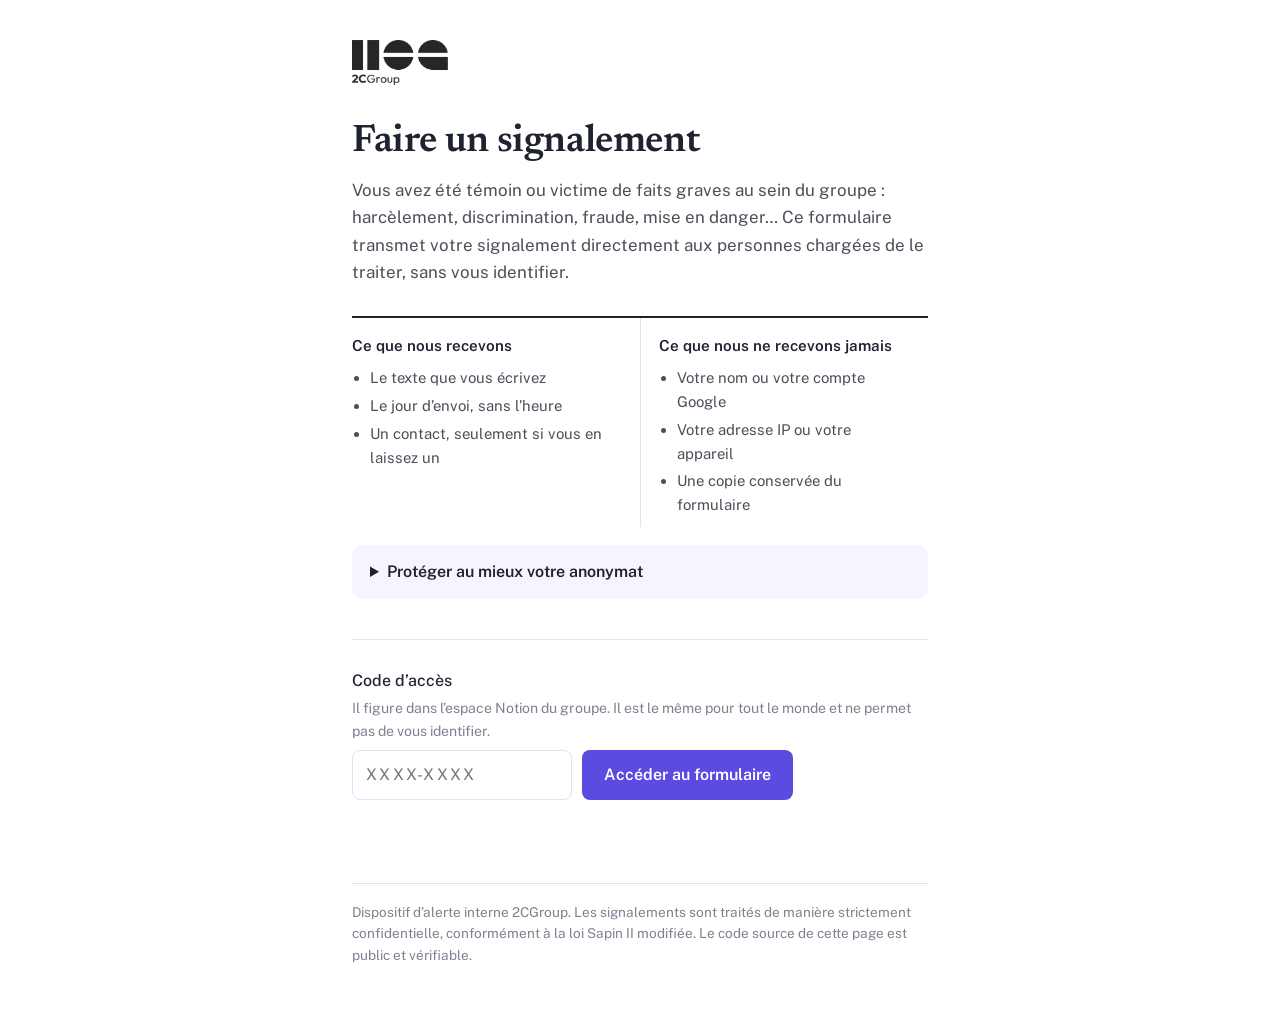
==== docs/index.html @ b1ce8084 "Dispositif de signalement : version initiale" ====
<!DOCTYPE html>
<html lang="fr">
<head>
<meta charset="utf-8">
<meta name="viewport" content="width=device-width, initial-scale=1, viewport-fit=cover">
<meta http-equiv="Content-Security-Policy" content="default-src 'none'; script-src 'self'; style-src 'self'; font-src 'self'; img-src 'self'; connect-src https://script.google.com https://script.googleusercontent.com; base-uri 'none'; form-action 'none'">
<meta name="referrer" content="no-referrer">
<meta name="robots" content="noindex, nofollow">
<title>Faire un signalement — 2CGroup</title>
<link rel="stylesheet" href="assets/style.css">
<script src="assets/config.js" defer></script>
<script src="assets/app.js" defer></script>
</head>
<body>
<main>
  <img class="logo" src="assets/logo.png" alt="2CGroup" width="120" height="56">

  <section id="intro">
    <h1>Faire un signalement</h1>
    <p class="lead">Vous avez été témoin ou victime de faits graves au sein du groupe&nbsp;: harcèlement, discrimination, fraude, mise en danger… Ce formulaire transmet votre signalement directement aux personnes chargées de le traiter, sans vous identifier.</p>

    <div class="ledger">
      <div>
        <h2 class="ledger-title">Ce que nous recevons</h2>
        <ul>
          <li>Le texte que vous écrivez</li>
          <li>Le jour d’envoi, sans l’heure</li>
          <li>Un contact, seulement si vous en laissez un</li>
        </ul>
      </div>
      <div>
        <h2 class="ledger-title">Ce que nous ne recevons jamais</h2>
        <ul>
          <li>Votre nom ou votre compte Google</li>
          <li>Votre adresse IP ou votre appareil</li>
          <li>Une copie conservée du formulaire</li>
        </ul>
      </div>
    </div>

    <details>
      <summary>Protéger au mieux votre anonymat</summary>
      <ul>
        <li>Inutile de vous déconnecter de votre compte Google&nbsp;: ce formulaire n’envoie aucun cookie et ne peut pas savoir qui vous êtes.</li>
        <li>Les réseaux et ordinateurs de l’entreprise peuvent garder une trace des sites visités. Si vous le pouvez, utilisez un appareil personnel, en 4G ou sur votre wifi personnel.</li>
        <li>Évitez les détails qui vous désigneraient indirectement («&nbsp;lors de mon entretien annuel de mardi…&nbsp;»), sauf s’ils sont nécessaires.</li>
        <li>Si vous souhaitez une réponse, créez une adresse e-mail dédiée, sans votre nom, plutôt que d’utiliser votre adresse professionnelle.</li>
      </ul>
    </details>
  </section>

  <form id="gate" class="gate" novalidate>
    <label for="accessCode">Code d’accès</label>
    <p class="help">Il figure dans l’espace Notion du groupe. Il est le même pour tout le monde et ne permet pas de vous identifier.</p>
    <div class="gate-row">
      <input type="text" id="accessCode" name="accessCode" maxlength="20" autocomplete="off" autocapitalize="characters" spellcheck="false" placeholder="XXXX-XXXX" required>
      <button type="submit" id="unlock">Accéder au formulaire</button>
    </div>
    <p class="error" id="gateError" role="alert"></p>
  </form>

  <form id="report" novalidate hidden>
    <fieldset>
      <legend><span class="step">Étape 1 sur 3</span><span class="h2">Le contexte</span></legend>
      <div class="field">
        <label for="entity">Entité concernée</label>
        <select id="entity" name="entity" required>
          <option value="">Choisir…</option>
          <option>2CGroup (holding)</option>
          <option>2CFinance</option>
          <option>R4Innov</option>
          <option>HR4Team</option>
          <option>iytro</option>
          <option>Collectively.life</option>
          <option>Argura</option>
          <option>Je ne sais pas / plusieurs</option>
        </select>
      </div>
      <div class="field">
        <label for="category">Type de faits</label>
        <select id="category" name="category" required>
          <option value="">Choisir…</option>
          <option>Harcèlement moral</option>
          <option>Harcèlement sexuel ou agissement sexiste</option>
          <option>Discrimination</option>
          <option>Atteinte à la santé ou à la sécurité</option>
          <option>Fraude, corruption ou conflit d’intérêts</option>
          <option>Atteinte à l’environnement</option>
          <option>Autre manquement à la loi ou au règlement intérieur</option>
        </select>
      </div>
      <div class="field">
        <label for="period">Quand les faits se sont-ils produits&nbsp;? <span class="opt">(facultatif)</span></label>
        <input type="text" id="period" name="period" maxlength="300" placeholder="Par exemple&nbsp;: depuis septembre, de façon répétée">
      </div>
    </fieldset>

    <fieldset>
      <legend><span class="step">Étape 2 sur 3</span><span class="h2">Les faits</span>
        <span class="hint">Décrivez ce qui s’est passé, le plus précisément possible&nbsp;: où, comment, à quelle fréquence.</span></legend>
      <div class="field">
        <label for="description">Description des faits</label>
        <textarea id="description" name="description" maxlength="10000" required></textarea>
        <div class="counter"><span id="count">0</span> / 10&nbsp;000</div>
      </div>
      <div class="field">
        <label for="people">Personnes impliquées <span class="opt">(facultatif)</span></label>
        <p class="help">Auteur(s) présumé(s), témoins éventuels.</p>
        <textarea id="people" name="people" maxlength="3000"></textarea>
      </div>
      <div class="field">
        <label for="evidence">Éléments dont vous disposez <span class="opt">(facultatif)</span></label>
        <p class="help">Décrivez-les sans les joindre (messages, e-mails, documents…). Ils pourront vous être demandés si vous laissez un contact.</p>
        <textarea id="evidence" name="evidence" maxlength="3000"></textarea>
      </div>
    </fieldset>

    <fieldset>
      <legend><span class="step">Étape 3 sur 3</span><span class="h2">Recevoir une réponse</span>
        <span class="hint">Sans contact, votre signalement sera traité, mais nous ne pourrons ni vous répondre ni vous poser de questions.</span></legend>
      <div class="field">
        <label for="contact">Adresse e-mail pour vous répondre <span class="opt">(facultatif)</span></label>
        <input type="email" id="contact" name="contact" maxlength="200" autocomplete="off" placeholder="Une adresse personnelle ou créée pour l’occasion">
      </div>
      <div class="field">
        <label class="check" for="goodFaith">
          <input type="checkbox" id="goodFaith" name="goodFaith" required>
          <span>Je signale ces faits de bonne foi et sans contrepartie financière directe.</span>
        </label>
      </div>
      <div class="hp" aria-hidden="true">
        <label for="website">Ne pas remplir</label>
        <input type="text" id="website" name="website" tabindex="-1" autocomplete="off">
      </div>
    </fieldset>

    <button type="submit" id="send">Envoyer le signalement</button>
    <p class="error" id="error" role="alert"></p>
  </form>

  <section id="done" hidden aria-live="polite">
    <h1>Signalement envoyé</h1>
    <p class="lead">Il sera transmis aux personnes chargées de le traiter dans les 24&nbsp;heures. Notez cette référence&nbsp;: elle vous permettra de compléter votre signalement plus tard en la mentionnant dans un nouvel envoi.</p>
    <p class="ref" id="ref"></p>
    <p>Vous pouvez maintenant fermer cette page.</p>
  </section>

  <footer>
    Dispositif d’alerte interne 2CGroup. Les signalements sont traités de manière strictement confidentielle, conformément à la loi Sapin&nbsp;II modifiée. Le code source de cette page est public et vérifiable.
  </footer>
</main>
<noscript><p class="noscript">Ce formulaire nécessite JavaScript pour chiffrer et transmettre votre signalement.</p></noscript>
</body>
</html>
---- docs/assets/style.css ----
@font-face { font-family: "Newsreader"; font-weight: 500; font-style: normal; font-display: swap; src: url("fonts/newsreader-latin-500-normal.woff2") format("woff2"); }
@font-face { font-family: "Newsreader"; font-weight: 600; font-style: normal; font-display: swap; src: url("fonts/newsreader-latin-600-normal.woff2") format("woff2"); }
@font-face { font-family: "Public Sans"; font-weight: 400; font-style: normal; font-display: swap; src: url("fonts/public-sans-latin-400-normal.woff2") format("woff2"); }
@font-face { font-family: "Public Sans"; font-weight: 500; font-style: normal; font-display: swap; src: url("fonts/public-sans-latin-500-normal.woff2") format("woff2"); }
@font-face { font-family: "Public Sans"; font-weight: 600; font-style: normal; font-display: swap; src: url("fonts/public-sans-latin-600-normal.woff2") format("woff2"); }

:root {
  --bg: #ffffff;
  --surface: #f6f4ff;
  --line: #e4e0fa;
  --ink: #1f2330;
  --body: #4a4f5a;
  --mute: #7d8290;
  --accent: #5b4be0;
  --accent-ink: #ffffff;
  --danger: #b3261e;
  --focus: #8a7ee8;
  color-scheme: light;
}
@media (prefers-color-scheme: dark) {
  :root {
    --bg: #15161d;
    --surface: #1e1f2a;
    --line: #2f3042;
    --ink: #eceaf7;
    --body: #c3c5d0;
    --mute: #8b8fa0;
    --accent: #a99ff2;
    --accent-ink: #15161d;
    --danger: #f2a49e;
    --focus: #cdc6fa;
    color-scheme: dark;
  }
  .logo { filter: invert(1); }
}

* { box-sizing: border-box; }
[hidden] { display: none !important; }
html { background: var(--bg); }
body {
  margin: 0; background: var(--bg); color: var(--body);
  font-family: "Public Sans", system-ui, -apple-system, "Segoe UI", sans-serif;
  font-size: 16px; line-height: 1.6;
  padding-top: env(safe-area-inset-top, 0px);
  padding-bottom: env(safe-area-inset-bottom, 0px);
}
main { max-width: 620px; margin: 0 auto; padding: 40px 22px 64px; }
.logo { display: block; width: 96px; height: auto; margin-bottom: 36px; }

h1, .h2 { font-family: "Newsreader", Georgia, serif; color: var(--ink); font-weight: 600; }
h1 { font-size: 2.4rem; line-height: 1.1; margin: 0 0 14px; letter-spacing: -0.01em; }
.h2 { display: block; font-size: 1.35rem; line-height: 1.25; margin: 0 0 4px; }
p { margin: 0 0 14px; }
.lead { font-size: 1.06rem; max-width: 34em; }

/* Ce qui est transmis, ce qui ne l'est jamais */
.ledger { display: grid; grid-template-columns: 1fr 1fr; margin: 30px 0 18px; border-top: 2px solid var(--ink); }
.ledger > div { padding: 16px 18px 6px 0; }
.ledger > div + div { padding-left: 18px; border-left: 1px solid var(--line); }
.ledger-title { margin: 0 0 8px; font-size: .95rem; color: var(--ink); font-weight: 600; font-family: inherit; }
.ledger ul { margin: 0; padding-left: 18px; font-size: .93rem; }
.ledger li { margin-bottom: 4px; }

details { background: var(--surface); border-radius: 10px; padding: 14px 18px; margin-bottom: 40px; }
summary { cursor: pointer; color: var(--ink); font-weight: 600; }
details ul { margin: 12px 0 2px; padding-left: 18px; font-size: .93rem; }
details li { margin-bottom: 6px; }

/* Écran du code d'accès */
.gate { border-top: 1px solid var(--line); padding-top: 28px; }
.gate-row { display: flex; gap: 10px; flex-wrap: wrap; }
#accessCode { flex: 0 1 220px; letter-spacing: .08em; text-transform: uppercase; }

fieldset { border: 0; padding: 0; margin: 0 0 38px; min-width: 0; }
legend { padding: 0; margin-bottom: 18px; width: 100%; }
legend .step { display: block; color: var(--accent); font-weight: 600; font-size: .9rem; margin-bottom: 2px; }
legend .hint { display: block; font-size: .92rem; color: var(--mute); font-weight: 400; margin-top: 2px; }

.field { margin-bottom: 20px; }
label { display: block; color: var(--ink); font-weight: 500; margin-bottom: 6px; }
label .opt { color: var(--mute); font-weight: 400; }
.help { font-size: .88rem; color: var(--mute); margin: -2px 0 8px; }
input[type=text], input[type=email], select, textarea {
  width: 100%; font: inherit; color: var(--ink); background: var(--bg);
  border: 1px solid var(--line); border-radius: 8px; padding: 11px 13px;
}
textarea { min-height: 120px; resize: vertical; }
#description { min-height: 220px; }
input:focus-visible, select:focus-visible, textarea:focus-visible, button:focus-visible, summary:focus-visible {
  outline: 3px solid var(--focus); outline-offset: 2px;
}
.counter { text-align: right; font-size: .8rem; color: var(--mute); margin-top: 4px; }

.check { display: flex; gap: 12px; align-items: flex-start; font-weight: 400; color: var(--body); font-size: .95rem; }
.check input { width: 20px; height: 20px; margin-top: 3px; accent-color: var(--accent); flex-shrink: 0; }

.hp { position: absolute; left: -9999px; width: 1px; height: 1px; overflow: hidden; }

button {
  font: inherit; font-weight: 600; background: var(--accent); color: var(--accent-ink);
  border: 0; border-radius: 8px; padding: 12px 22px; cursor: pointer;
}
#send { padding: 14px 26px; }
button[disabled] { opacity: .6; cursor: progress; }
.error { color: var(--danger); font-size: .93rem; margin-top: 14px; min-height: 1.4em; }

.ref {
  font-family: "Newsreader", Georgia, serif; font-size: 2.6rem; color: var(--accent);
  letter-spacing: .06em; margin: 8px 0 22px;
}
footer { margin-top: 48px; padding-top: 18px; border-top: 1px solid var(--line); font-size: .85rem; color: var(--mute); }
.noscript { max-width: 620px; margin: 0 auto 40px; padding: 0 22px; color: var(--danger); }

@media (max-width: 560px) {
  h1 { font-size: 2rem; }
  .ledger { grid-template-columns: 1fr; }
  .ledger > div + div { padding-left: 0; border-left: 0; border-top: 1px solid var(--line); }
  #accessCode { flex-basis: 100%; }
  button { width: 100%; }
}
@media (prefers-reduced-motion: no-preference) {
  .appear { animation: appear .35s ease-out; }
  @keyframes appear { from { opacity: 0; transform: translateY(6px); } to { opacity: 1; transform: none; } }
}
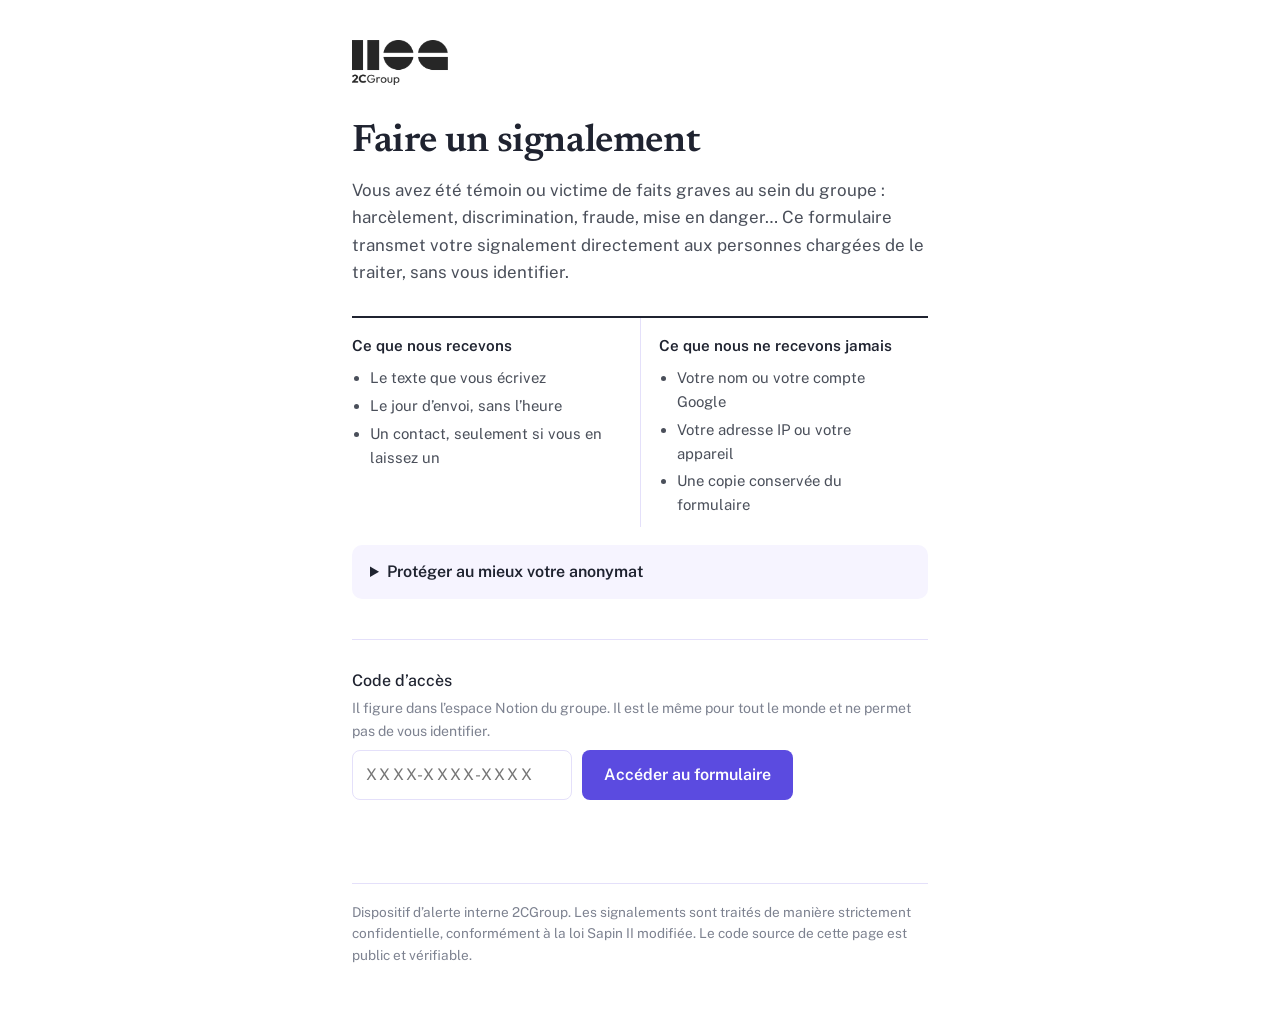
==== commit 744718aa: "Correctifs de sécurité et configuration chiffrée" ====
--- a/docs/index.html
+++ b/docs/index.html
@@ -49,17 +49,17 @@
     </details>
   </section>
 
-  <form id="gate" class="gate" novalidate>
+  <form id="gate" class="gate" novalidate autocomplete="off">
     <label for="accessCode">Code d’accès</label>
     <p class="help">Il figure dans l’espace Notion du groupe. Il est le même pour tout le monde et ne permet pas de vous identifier.</p>
     <div class="gate-row">
-      <input type="text" id="accessCode" name="accessCode" maxlength="20" autocomplete="off" autocapitalize="characters" spellcheck="false" placeholder="XXXX-XXXX" required>
+      <input type="text" id="accessCode" name="accessCode" maxlength="20" autocomplete="off" autocapitalize="characters" spellcheck="false" placeholder="XXXX-XXXX-XXXX" required>
       <button type="submit" id="unlock">Accéder au formulaire</button>
     </div>
     <p class="error" id="gateError" role="alert"></p>
   </form>
 
-  <form id="report" novalidate hidden>
+  <form id="report" novalidate hidden autocomplete="off">
     <fieldset>
       <legend><span class="step">Étape 1 sur 3</span><span class="h2">Le contexte</span></legend>
       <div class="field">
@@ -91,7 +91,7 @@
       </div>
       <div class="field">
         <label for="period">Quand les faits se sont-ils produits&nbsp;? <span class="opt">(facultatif)</span></label>
-        <input type="text" id="period" name="period" maxlength="300" placeholder="Par exemple&nbsp;: depuis septembre, de façon répétée">
+        <input type="text" id="period" name="period" autocomplete="off" maxlength="300" placeholder="Par exemple&nbsp;: depuis septembre, de façon répétée">
       </div>
     </fieldset>
 
@@ -100,18 +100,18 @@
         <span class="hint">Décrivez ce qui s’est passé, le plus précisément possible&nbsp;: où, comment, à quelle fréquence.</span></legend>
       <div class="field">
         <label for="description">Description des faits</label>
-        <textarea id="description" name="description" maxlength="10000" required></textarea>
+        <textarea id="description" name="description" autocomplete="off" maxlength="10000" required></textarea>
         <div class="counter"><span id="count">0</span> / 10&nbsp;000</div>
       </div>
       <div class="field">
         <label for="people">Personnes impliquées <span class="opt">(facultatif)</span></label>
         <p class="help">Auteur(s) présumé(s), témoins éventuels.</p>
-        <textarea id="people" name="people" maxlength="3000"></textarea>
+        <textarea id="people" name="people" autocomplete="off" maxlength="3000"></textarea>
       </div>
       <div class="field">
         <label for="evidence">Éléments dont vous disposez <span class="opt">(facultatif)</span></label>
         <p class="help">Décrivez-les sans les joindre (messages, e-mails, documents…). Ils pourront vous être demandés si vous laissez un contact.</p>
-        <textarea id="evidence" name="evidence" maxlength="3000"></textarea>
+        <textarea id="evidence" name="evidence" autocomplete="off" maxlength="3000"></textarea>
       </div>
     </fieldset>
 
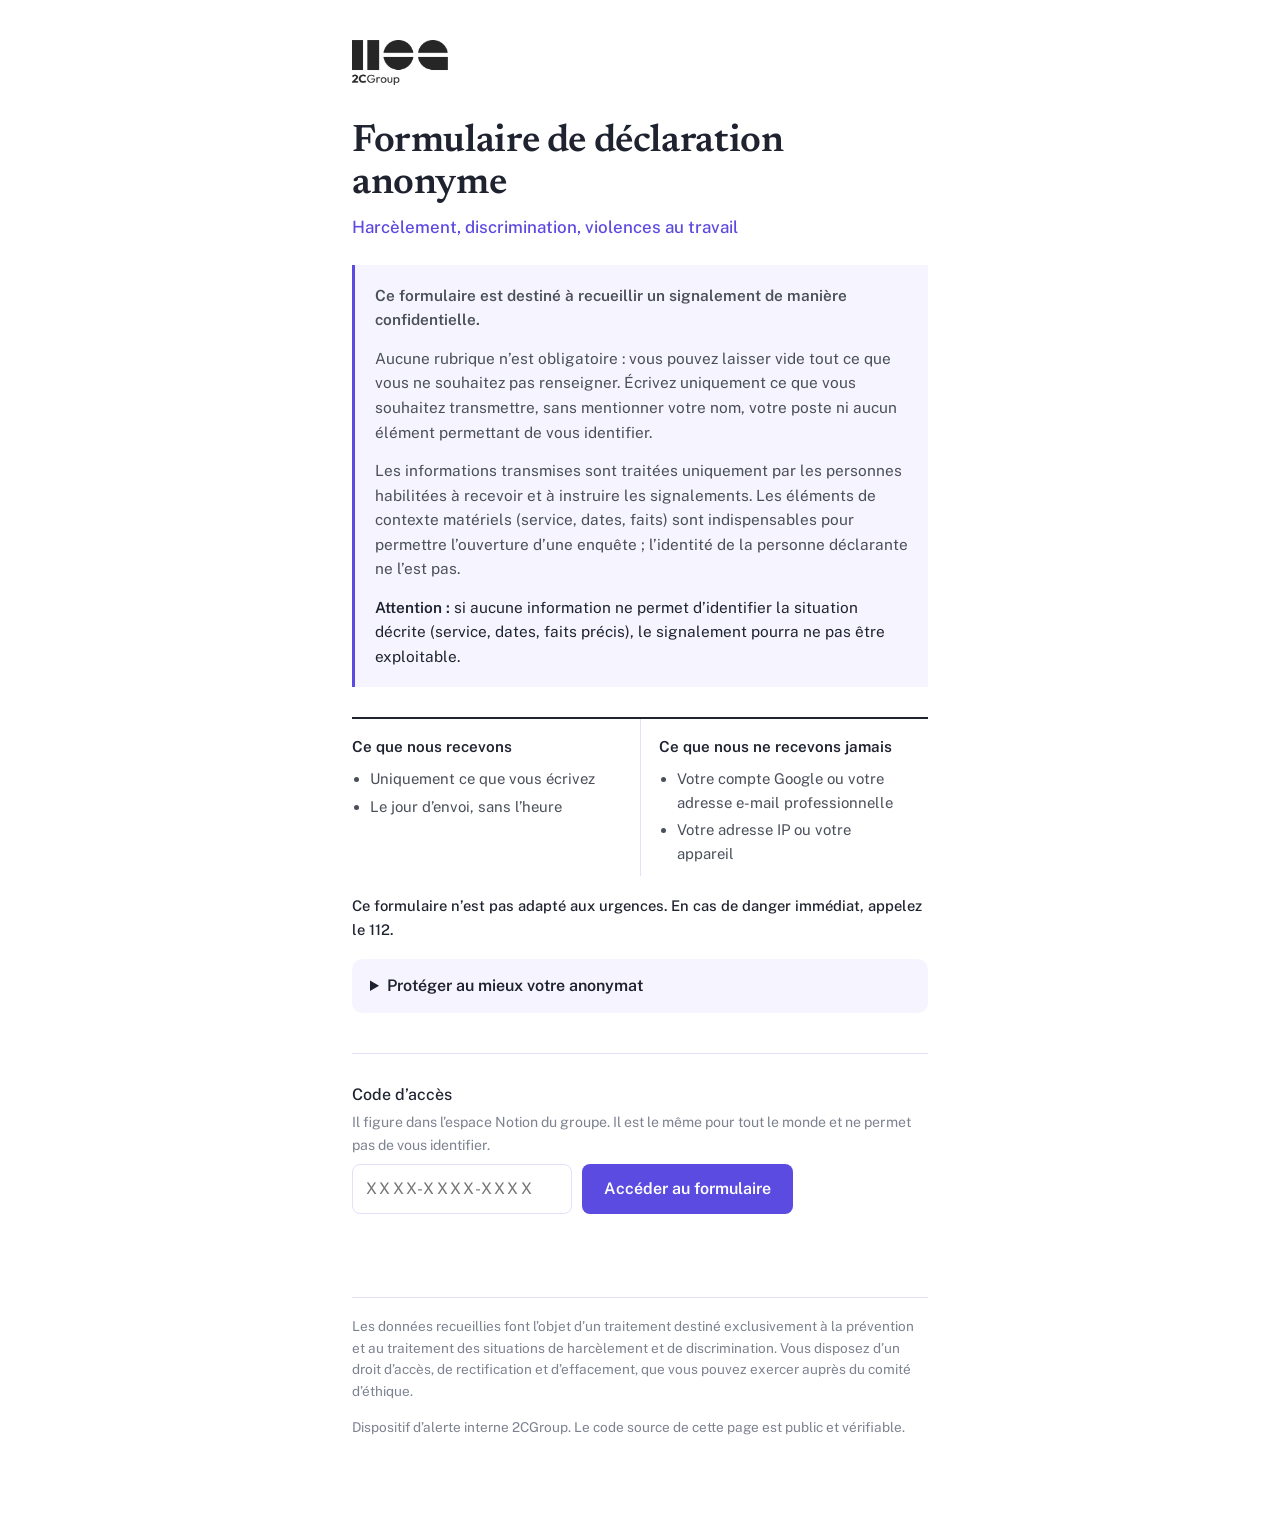
==== commit 4556d1cf: "Remise en place des fichiers de la nouvelle trame Co-Authored-By: Claude Opus 5.5 <noreply@anthropic" ====
--- a/docs/index.html
+++ b/docs/index.html
@@ -6,7 +6,7 @@
 <meta http-equiv="Content-Security-Policy" content="default-src 'none'; script-src 'self'; style-src 'self'; font-src 'self'; img-src 'self'; connect-src https://script.google.com https://script.googleusercontent.com; base-uri 'none'; form-action 'none'">
 <meta name="referrer" content="no-referrer">
 <meta name="robots" content="noindex, nofollow">
-<title>Faire un signalement — 2CGroup</title>
+<title>Formulaire de déclaration anonyme — 2CGroup</title>
 <link rel="stylesheet" href="assets/style.css">
 <script src="assets/config.js" defer></script>
 <script src="assets/app.js" defer></script>
@@ -16,35 +16,42 @@
   <img class="logo" src="assets/logo.png" alt="2CGroup" width="120" height="56">
 
   <section id="intro">
-    <h1>Faire un signalement</h1>
-    <p class="lead">Vous avez été témoin ou victime de faits graves au sein du groupe&nbsp;: harcèlement, discrimination, fraude, mise en danger… Ce formulaire transmet votre signalement directement aux personnes chargées de le traiter, sans vous identifier.</p>
+    <h1>Formulaire de déclaration anonyme</h1>
+    <p class="kicker">Harcèlement, discrimination, violences au travail</p>
+
+    <div class="notice">
+      <p><strong>Ce formulaire est destiné à recueillir un signalement de manière confidentielle.</strong></p>
+      <p>Aucune rubrique n’est obligatoire&nbsp;: vous pouvez laisser vide tout ce que vous ne souhaitez pas renseigner. Écrivez uniquement ce que vous souhaitez transmettre, sans mentionner votre nom, votre poste ni aucun élément permettant de vous identifier.</p>
+      <p>Les informations transmises sont traitées uniquement par les personnes habilitées à recevoir et à instruire les signalements. Les éléments de contexte matériels (service, dates, faits) sont indispensables pour permettre l’ouverture d’une enquête&nbsp;; l’identité de la personne déclarante ne l’est pas.</p>
+      <p class="warn"><strong>Attention&nbsp;:</strong> si aucune information ne permet d’identifier la situation décrite (service, dates, faits précis), le signalement pourra ne pas être exploitable.</p>
+    </div>
 
     <div class="ledger">
       <div>
         <h2 class="ledger-title">Ce que nous recevons</h2>
         <ul>
-          <li>Le texte que vous écrivez</li>
+          <li>Uniquement ce que vous écrivez</li>
           <li>Le jour d’envoi, sans l’heure</li>
-          <li>Un contact, seulement si vous en laissez un</li>
         </ul>
       </div>
       <div>
         <h2 class="ledger-title">Ce que nous ne recevons jamais</h2>
         <ul>
-          <li>Votre nom ou votre compte Google</li>
+          <li>Votre compte Google ou votre adresse e-mail professionnelle</li>
           <li>Votre adresse IP ou votre appareil</li>
-          <li>Une copie conservée du formulaire</li>
         </ul>
       </div>
     </div>
+
+    <p class="urgent-line">Ce formulaire n’est pas adapté aux urgences. En cas de danger immédiat, appelez le 112.</p>
 
     <details>
       <summary>Protéger au mieux votre anonymat</summary>
       <ul>
         <li>Inutile de vous déconnecter de votre compte Google&nbsp;: ce formulaire n’envoie aucun cookie et ne peut pas savoir qui vous êtes.</li>
         <li>Les réseaux et ordinateurs de l’entreprise peuvent garder une trace des sites visités. Si vous le pouvez, utilisez un appareil personnel, en 4G ou sur votre wifi personnel.</li>
-        <li>Évitez les détails qui vous désigneraient indirectement («&nbsp;lors de mon entretien annuel de mardi…&nbsp;»), sauf s’ils sont nécessaires.</li>
-        <li>Si vous souhaitez une réponse, créez une adresse e-mail dédiée, sans votre nom, plutôt que d’utiliser votre adresse professionnelle.</li>
+        <li>Évitez les détails qui vous désigneraient indirectement, sauf s’ils sont nécessaires.</li>
+        <li>Pour être recontacté·e, préférez un pseudonyme et une adresse e-mail créée pour l’occasion.</li>
       </ul>
     </details>
   </section>
@@ -60,73 +67,174 @@
   </form>
 
   <form id="report" novalidate hidden autocomplete="off">
-    <fieldset>
-      <legend><span class="step">Étape 1 sur 3</span><span class="h2">Le contexte</span></legend>
-      <div class="field">
-        <label for="entity">Entité concernée</label>
-        <select id="entity" name="entity" required>
-          <option value="">Choisir…</option>
-          <option>2CGroup (holding)</option>
-          <option>2CFinance</option>
-          <option>R4Innov</option>
-          <option>HR4Team</option>
-          <option>iytro</option>
-          <option>Collectively.life</option>
-          <option>Argura</option>
-          <option>Je ne sais pas / plusieurs</option>
-        </select>
-      </div>
-      <div class="field">
-        <label for="category">Type de faits</label>
-        <select id="category" name="category" required>
-          <option value="">Choisir…</option>
-          <option>Harcèlement moral</option>
-          <option>Harcèlement sexuel ou agissement sexiste</option>
-          <option>Discrimination</option>
-          <option>Atteinte à la santé ou à la sécurité</option>
-          <option>Fraude, corruption ou conflit d’intérêts</option>
-          <option>Atteinte à l’environnement</option>
-          <option>Autre manquement à la loi ou au règlement intérieur</option>
-        </select>
-      </div>
-      <div class="field">
-        <label for="period">Quand les faits se sont-ils produits&nbsp;? <span class="opt">(facultatif)</span></label>
-        <input type="text" id="period" name="period" autocomplete="off" maxlength="300" placeholder="Par exemple&nbsp;: depuis septembre, de façon répétée">
-      </div>
-    </fieldset>
-
-    <fieldset>
-      <legend><span class="step">Étape 2 sur 3</span><span class="h2">Les faits</span>
-        <span class="hint">Décrivez ce qui s’est passé, le plus précisément possible&nbsp;: où, comment, à quelle fréquence.</span></legend>
-      <div class="field">
-        <label for="description">Description des faits</label>
-        <textarea id="description" name="description" autocomplete="off" maxlength="10000" required></textarea>
+
+    <fieldset>
+      <legend><span class="h2">1. Identification (facultatif)</span>
+        <span class="hint">Ces informations ne sont pas nécessaires à la recevabilité de votre déclaration. Elles permettent uniquement de vous recontacter si vous le souhaitez.</span></legend>
+      <div class="field">
+        <label for="name">Nom ou pseudonyme</label>
+        <input type="text" id="name" name="name" maxlength="120" autocomplete="off">
+      </div>
+      <div class="field">
+        <label for="contact">Adresse e-mail ou moyen de contact</label>
+        <p class="help">Si vous acceptez d’être recontacté·e. Préférez une adresse personnelle ou créée pour l’occasion.</p>
+        <input type="text" id="contact" name="contact" maxlength="200" autocomplete="off">
+      </div>
+    </fieldset>
+
+    <fieldset>
+      <legend><span class="h2">2. À quel titre effectuez-vous cette déclaration&nbsp;?</span></legend>
+      <div class="checks">
+        <label class="check"><input type="checkbox" name="roles" value="concerne"><span>J’ai été personnellement concerné·e par les faits</span></label>
+        <label class="check"><input type="checkbox" name="roles" value="temoin"><span>J’ai été témoin direct des faits</span></label>
+        <label class="check"><input type="checkbox" name="roles" value="indirect"><span>Je transmets des éléments dont j’ai eu connaissance indirectement</span></label>
+        <label class="check"><input type="checkbox" name="roles" value="autre"><span>Autre</span></label>
+        <input type="text" class="other" name="rolesOther" maxlength="300" aria-label="Préciser l’autre qualité" placeholder="Préciser" autocomplete="off">
+      </div>
+    </fieldset>
+
+    <fieldset>
+      <legend><span class="h2">3. Objet de la déclaration</span></legend>
+      <div class="checks">
+        <label class="check"><input type="checkbox" name="subjects" value="harcelement_moral"><span>Harcèlement moral</span></label>
+        <label class="check"><input type="checkbox" name="subjects" value="harcelement_sexuel"><span>Harcèlement sexuel</span></label>
+        <label class="check"><input type="checkbox" name="subjects" value="discrimination"><span>Discrimination</span></label>
+        <label class="check"><input type="checkbox" name="subjects" value="violences"><span>Violences physiques ou verbales</span></label>
+        <label class="check"><input type="checkbox" name="subjects" value="autre"><span>Autre</span></label>
+        <input type="text" class="other" name="subjectsOther" maxlength="300" aria-label="Préciser l’autre objet" placeholder="Préciser" autocomplete="off">
+      </div>
+      <div class="field">
+        <label for="discriminationGround">Motif de discrimination, si applicable</label>
+        <p class="help">Âge, sexe, origine, handicap, religion, situation de famille, orientation sexuelle, opinions, état de santé…</p>
+        <input type="text" id="discriminationGround" name="discriminationGround" maxlength="300" autocomplete="off">
+      </div>
+      <div class="field">
+        <label for="subjectDetails">Précisions</label>
+        <textarea id="subjectDetails" name="subjectDetails" maxlength="2000" autocomplete="off"></textarea>
+      </div>
+    </fieldset>
+
+    <fieldset>
+      <legend><span class="h2">4. Description des faits</span>
+        <span class="hint">Décrivez les faits de la manière la plus précise possible, de votre point de vue, sans interprétation&nbsp;: ce qui s’est passé, comment, à quelle fréquence.</span></legend>
+      <div class="field">
+        <label for="description" class="sr-only">Description des faits</label>
+        <textarea id="description" name="description" maxlength="10000" autocomplete="off"></textarea>
         <div class="counter"><span id="count">0</span> / 10&nbsp;000</div>
       </div>
-      <div class="field">
-        <label for="people">Personnes impliquées <span class="opt">(facultatif)</span></label>
-        <p class="help">Auteur(s) présumé(s), témoins éventuels.</p>
-        <textarea id="people" name="people" autocomplete="off" maxlength="3000"></textarea>
-      </div>
-      <div class="field">
-        <label for="evidence">Éléments dont vous disposez <span class="opt">(facultatif)</span></label>
-        <p class="help">Décrivez-les sans les joindre (messages, e-mails, documents…). Ils pourront vous être demandés si vous laissez un contact.</p>
-        <textarea id="evidence" name="evidence" autocomplete="off" maxlength="3000"></textarea>
-      </div>
-    </fieldset>
-
-    <fieldset>
-      <legend><span class="step">Étape 3 sur 3</span><span class="h2">Recevoir une réponse</span>
-        <span class="hint">Sans contact, votre signalement sera traité, mais nous ne pourrons ni vous répondre ni vous poser de questions.</span></legend>
-      <div class="field">
-        <label for="contact">Adresse e-mail pour vous répondre <span class="opt">(facultatif)</span></label>
-        <input type="email" id="contact" name="contact" maxlength="200" autocomplete="off" placeholder="Une adresse personnelle ou créée pour l’occasion">
-      </div>
-      <div class="field">
-        <label class="check" for="goodFaith">
-          <input type="checkbox" id="goodFaith" name="goodFaith" required>
-          <span>Je signale ces faits de bonne foi et sans contrepartie financière directe.</span>
-        </label>
+    </fieldset>
+
+    <fieldset>
+      <legend><span class="h2">5. Dates, lieux et fréquence</span></legend>
+      <div class="grid2">
+        <div class="field">
+          <label for="dateFrom">Date des faits, ou début de la période</label>
+          <input type="date" id="dateFrom" name="dateFrom" autocomplete="off">
+        </div>
+        <div class="field">
+          <label for="dateTo">Fin de la période <span class="opt">(si plusieurs jours)</span></label>
+          <input type="date" id="dateTo" name="dateTo" autocomplete="off">
+        </div>
+      </div>
+      <div class="field">
+        <label for="place">Lieu ou service concerné</label>
+        <input type="text" id="place" name="place" maxlength="300" autocomplete="off">
+      </div>
+      <div class="field">
+        <span class="label">Fréquence</span>
+        <div class="radios">
+          <label class="check"><input type="radio" name="frequency" value="isole"><span>Fait isolé</span></label>
+          <label class="check"><input type="radio" name="frequency" value="repete"><span>Répété</span></label>
+          <label class="check"><input type="radio" name="frequency" value="quotidien"><span>Quotidien</span></label>
+        </div>
+      </div>
+      <div class="field">
+        <label for="usualTime">Heure habituelle, si pertinent</label>
+        <input type="text" id="usualTime" name="usualTime" maxlength="100" autocomplete="off">
+      </div>
+    </fieldset>
+
+    <fieldset>
+      <legend><span class="h2">6. Personne(s) mise(s) en cause</span>
+        <span class="hint">Ne renseignez pas de nom si vous ne le souhaitez pas&nbsp;: une fonction ou un service suffit souvent à lancer les vérifications.</span></legend>
+      <div class="field">
+        <label for="accusedName">Nom ou fonction</label>
+        <input type="text" id="accusedName" name="accusedName" maxlength="300" autocomplete="off">
+      </div>
+      <div class="field">
+        <label for="accusedService">Service / établissement</label>
+        <input type="text" id="accusedService" name="accusedService" maxlength="300" autocomplete="off">
+      </div>
+      <div class="field">
+        <span class="label">Lien hiérarchique avec la personne concernée</span>
+        <div class="radios">
+          <label class="check"><input type="radio" name="hierarchy" value="oui"><span>Oui</span></label>
+          <label class="check"><input type="radio" name="hierarchy" value="non"><span>Non</span></label>
+          <label class="check"><input type="radio" name="hierarchy" value="collegue"><span>Collègue</span></label>
+        </div>
+      </div>
+    </fieldset>
+
+    <fieldset>
+      <legend><span class="h2">7. Témoins et éléments matériels</span>
+        <span class="hint">Décrivez-les sans les joindre. Ils pourront vous être demandés si vous laissez un contact.</span></legend>
+      <div class="field">
+        <label class="check"><input type="checkbox" name="evidence" value="temoins"><span>Témoins directs (nombre, fonction, sans nom obligatoire)</span></label>
+        <input type="text" class="other" name="evidenceWitnesses" maxlength="1000" aria-label="Précisions sur les témoins" placeholder="Précisions" autocomplete="off">
+      </div>
+      <div class="field">
+        <label class="check"><input type="checkbox" name="evidence" value="ecrits"><span>Écrits, courriels, messages, photographies, enregistrements</span></label>
+        <input type="text" class="other" name="evidenceDocuments" maxlength="1000" aria-label="Précisions sur les écrits et enregistrements" placeholder="Précisions" autocomplete="off">
+      </div>
+      <div class="field">
+        <label class="check"><input type="checkbox" name="evidence" value="medical"><span>Comptes rendus médicaux ou arrêts de travail</span></label>
+        <input type="text" class="other" name="evidenceMedical" maxlength="1000" aria-label="Précisions sur les éléments médicaux" placeholder="Précisions" autocomplete="off">
+      </div>
+    </fieldset>
+
+    <fieldset>
+      <legend><span class="h2">8. Démarches déjà entreprises</span></legend>
+      <div class="checks">
+        <label class="check"><input type="checkbox" name="steps" value="aucune"><span>Aucune démarche à ce jour</span></label>
+        <label class="check"><input type="checkbox" name="steps" value="hierarchie"><span>Alerte ou information de la hiérarchie</span></label>
+        <label class="check"><input type="checkbox" name="steps" value="cse"><span>Saisine des représentants du personnel / CSE</span></label>
+        <label class="check"><input type="checkbox" name="steps" value="inspection"><span>Déclaration à l’inspection du travail</span></label>
+        <label class="check"><input type="checkbox" name="steps" value="plainte"><span>Dépôt de plainte ou de main courante</span></label>
+        <label class="check"><input type="checkbox" name="steps" value="medecin"><span>Consultation du médecin du travail</span></label>
+        <label class="check"><input type="checkbox" name="steps" value="autre"><span>Autre</span></label>
+        <input type="text" class="other" name="stepsOther" maxlength="300" aria-label="Préciser l’autre démarche" placeholder="Préciser" autocomplete="off">
+      </div>
+    </fieldset>
+
+    <fieldset>
+      <legend><span class="h2">9. Ce que vous attendez de la suite donnée</span></legend>
+      <div class="checks">
+        <label class="check"><input type="checkbox" name="expectations" value="enquete"><span>Une enquête interne</span></label>
+        <label class="check"><input type="checkbox" name="expectations" value="protection"><span>Une mesure de protection ou de mise à distance</span></label>
+        <label class="check"><input type="checkbox" name="expectations" value="mediation"><span>Une médiation</span></label>
+        <label class="check"><input type="checkbox" name="expectations" value="enregistrement"><span>Un simple enregistrement du signalement</span></label>
+        <label class="check"><input type="checkbox" name="expectations" value="suivi" id="expectFollowUp"><span>Être informé·e de l’avancement (un moyen de contact est alors nécessaire, rubrique 1)</span></label>
+        <label class="check"><input type="checkbox" name="expectations" value="autre"><span>Autre</span></label>
+        <input type="text" class="other" name="expectationsOther" maxlength="300" aria-label="Préciser l’autre attente" placeholder="Préciser" autocomplete="off">
+      </div>
+    </fieldset>
+
+    <fieldset>
+      <legend><span class="h2">10. Situation urgente&nbsp;?</span></legend>
+      <div class="radios">
+        <label class="check"><input type="radio" name="urgent" value="oui"><span>Oui, risque immédiat pour la santé ou la sécurité d’une personne</span></label>
+        <label class="check"><input type="radio" name="urgent" value="non"><span>Non</span></label>
+      </div>
+      <div class="alert" id="urgentInfo" hidden role="alert">
+        <p><strong>Ce formulaire n’est pas traité en temps réel</strong>&nbsp;: les signalements sont transmis une fois par jour. Signalez la situation sans délai par un autre canal&nbsp;: un responsable, les ressources humaines ou le médecin du travail. En cas de danger immédiat, appelez le 112 (ou le 15 pour le SAMU, le 17 pour la police).</p>
+      </div>
+    </fieldset>
+
+    <fieldset>
+      <legend><span class="h2">11. Déclaration du déclarant</span></legend>
+      <div class="checks">
+        <label class="check"><input type="checkbox" id="certifyAccurate" name="certifyAccurate"><span>Je certifie que les informations transmises sont exactes et sincères à ma connaissance.</span></label>
+        <label class="check"><input type="checkbox" id="certifyInformed" name="certifyInformed"><span>Je suis informé·e que ce formulaire peut être transmis aux personnes chargées du traitement des signalements au sein de l’organisme.</span></label>
       </div>
       <div class="hp" aria-hidden="true">
         <label for="website">Ne pas remplir</label>
@@ -134,21 +242,26 @@
       </div>
     </fieldset>
 
-    <button type="submit" id="send">Envoyer le signalement</button>
+    <button type="submit" id="send">Envoyer la déclaration</button>
     <p class="error" id="error" role="alert"></p>
   </form>
 
   <section id="done" hidden aria-live="polite">
-    <h1>Signalement envoyé</h1>
-    <p class="lead">Il sera transmis aux personnes chargées de le traiter dans les 24&nbsp;heures. Notez cette référence&nbsp;: elle vous permettra de compléter votre signalement plus tard en la mentionnant dans un nouvel envoi.</p>
+    <h1>Déclaration envoyée</h1>
+    <p class="lead">Elle sera transmise aux personnes chargées de la traiter dans les 24&nbsp;heures. Notez ce numéro de dossier&nbsp;: il vous permettra de compléter votre déclaration plus tard en le mentionnant dans un nouvel envoi.</p>
     <p class="ref" id="ref"></p>
-    <p>Vous pouvez maintenant fermer cette page.</p>
+    <div class="copy">
+      <p>Vous pouvez conserver une copie de votre déclaration. Attention&nbsp;: ce fichier restera sur l’appareil utilisé. Évitez de l’enregistrer sur un ordinateur professionnel ou partagé.</p>
+      <button type="button" id="download" class="secondary">Télécharger une copie</button>
+    </div>
+    <p>Vous pouvez ensuite fermer cette page.</p>
   </section>
 
   <footer>
-    Dispositif d’alerte interne 2CGroup. Les signalements sont traités de manière strictement confidentielle, conformément à la loi Sapin&nbsp;II modifiée. Le code source de cette page est public et vérifiable.
+    <p>Les données recueillies font l’objet d’un traitement destiné exclusivement à la prévention et au traitement des situations de harcèlement et de discrimination. Vous disposez d’un droit d’accès, de rectification et d’effacement, que vous pouvez exercer auprès du comité d’éthique.</p>
+    <p>Dispositif d’alerte interne 2CGroup. Le code source de cette page est public et vérifiable.</p>
   </footer>
 </main>
-<noscript><p class="noscript">Ce formulaire nécessite JavaScript pour chiffrer et transmettre votre signalement.</p></noscript>
+<noscript><p class="noscript">Ce formulaire nécessite JavaScript pour chiffrer et transmettre votre déclaration.</p></noscript>
 </body>
 </html>
--- a/docs/assets/style.css
+++ b/docs/assets/style.css
@@ -52,6 +52,13 @@
 .h2 { display: block; font-size: 1.35rem; line-height: 1.25; margin: 0 0 4px; }
 p { margin: 0 0 14px; }
 .lead { font-size: 1.06rem; max-width: 34em; }
+.kicker { font-size: 1.06rem; color: var(--accent); font-weight: 500; margin: -6px 0 24px; }
+.sr-only { position: absolute; width: 1px; height: 1px; padding: 0; margin: -1px; overflow: hidden; clip: rect(0 0 0 0); white-space: nowrap; border: 0; }
+
+/* Encadré d'introduction de la trame */
+.notice { background: var(--surface); border-left: 3px solid var(--accent); padding: 18px 20px 4px; font-size: .96rem; }
+.notice .warn { color: var(--ink); }
+.urgent-line { font-size: .92rem; color: var(--ink); font-weight: 500; margin: 18px 0; }
 
 /* Ce qui est transmis, ce qui ne l'est jamais */
 .ledger { display: grid; grid-template-columns: 1fr 1fr; margin: 30px 0 18px; border-top: 2px solid var(--ink); }
@@ -72,11 +79,19 @@
 #accessCode { flex: 0 1 220px; letter-spacing: .08em; text-transform: uppercase; }
 
 fieldset { border: 0; padding: 0; margin: 0 0 38px; min-width: 0; }
-legend { padding: 0; margin-bottom: 18px; width: 100%; }
+legend { padding: 26px 0 0; margin-bottom: 16px; width: 100%; border-top: 1px solid var(--line); }
 legend .step { display: block; color: var(--accent); font-weight: 600; font-size: .9rem; margin-bottom: 2px; }
 legend .hint { display: block; font-size: .92rem; color: var(--mute); font-weight: 400; margin-top: 2px; }
 
 .field { margin-bottom: 20px; }
+.label { display: block; color: var(--ink); font-weight: 500; margin-bottom: 8px; }
+.checks, .radios { display: grid; gap: 10px; margin-bottom: 20px; }
+.checks .other, .field .other { margin-top: 2px; }
+.field > .check + .other { margin-top: 8px; }
+.grid2 { display: grid; grid-template-columns: 1fr 1fr; gap: 0 16px; }
+input[type=date] { width: 100%; font: inherit; color: var(--ink); background: var(--bg); border: 1px solid var(--line); border-radius: 8px; padding: 10px 13px; }
+.alert { border: 1.5px solid var(--danger); border-radius: 8px; padding: 14px 16px 2px; margin-top: 4px; font-size: .95rem; }
+.alert p { color: var(--ink); }
 label { display: block; color: var(--ink); font-weight: 500; margin-bottom: 6px; }
 label .opt { color: var(--mute); font-weight: 400; }
 .help { font-size: .88rem; color: var(--mute); margin: -2px 0 8px; }
@@ -86,7 +101,7 @@
 }
 textarea { min-height: 120px; resize: vertical; }
 #description { min-height: 220px; }
-input:focus-visible, select:focus-visible, textarea:focus-visible, button:focus-visible, summary:focus-visible {
+input:focus-visible, select:focus-visible, .check input:focus-visible, textarea:focus-visible, button:focus-visible, summary:focus-visible {
   outline: 3px solid var(--focus); outline-offset: 2px;
 }
 .counter { text-align: right; font-size: .8rem; color: var(--mute); margin-top: 4px; }
@@ -101,6 +116,8 @@
   border: 0; border-radius: 8px; padding: 12px 22px; cursor: pointer;
 }
 #send { padding: 14px 26px; }
+button.secondary { background: transparent; color: var(--accent); border: 1.5px solid var(--accent); }
+.copy { background: var(--surface); border-radius: 10px; padding: 16px 18px; margin-bottom: 18px; font-size: .95rem; }
 button[disabled] { opacity: .6; cursor: progress; }
 .error { color: var(--danger); font-size: .93rem; margin-top: 14px; min-height: 1.4em; }
 
@@ -116,6 +133,7 @@
   .ledger { grid-template-columns: 1fr; }
   .ledger > div + div { padding-left: 0; border-left: 0; border-top: 1px solid var(--line); }
   #accessCode { flex-basis: 100%; }
+  .grid2 { grid-template-columns: 1fr; }
   button { width: 100%; }
 }
 @media (prefers-reduced-motion: no-preference) {
